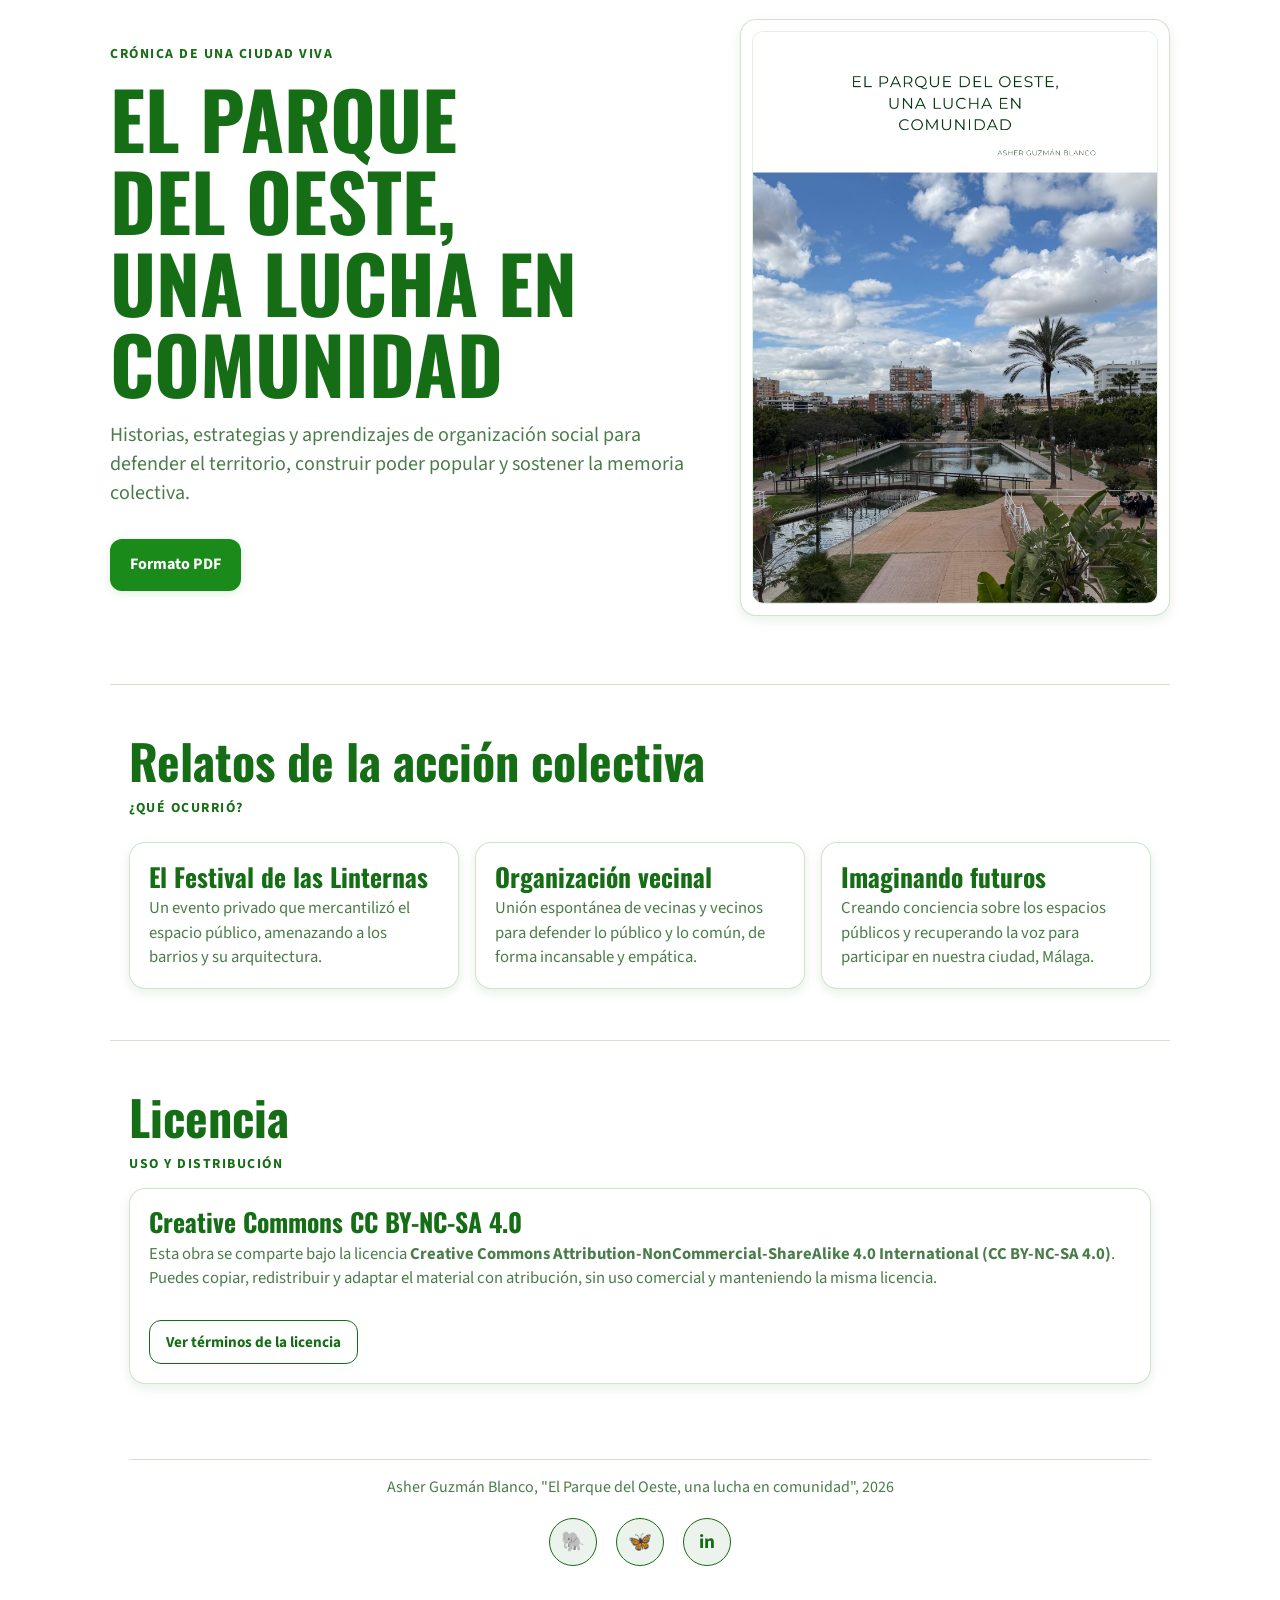
==== index.html @ 56a496d8 "⬆️ Upload book" ====
<!DOCTYPE html>
<html lang="es">

<head>
	<meta charset="UTF-8">
	<meta name="viewport" content="width=device-width, initial-scale=1.0">
	<title>Un libro sobre la lucha en comunidad</title>
	<link rel="icon"
		href="data:image/svg+xml,<svg xmlns='http://www.w3.org/2000/svg' viewBox='0 0 100 100'><text y='75' font-size='75'>🌳</text></svg>">
	<meta name="description"
		content="Descarga el libro en PDF sobre organización popular, memoria barrial y lucha social en Parque del Oeste.">
	<link rel="preconnect" href="https://fonts.googleapis.com">
	<link rel="preconnect" href="https://fonts.gstatic.com" crossorigin>
	<link
		href="https://fonts.googleapis.com/css2?family=Oswald:wght@400;500;600;700&family=Source+Sans+3:wght@400;600;700&display=swap"
		rel="stylesheet">
	<link rel="stylesheet" href="css/styles.css">
</head>

<body>
	<header class="hero">
		<div class="hero__backdrop" aria-hidden="true"></div>
		<!-- <nav class="topbar">
			<p class="brand">Nuestras voces se hacen oír</p>
		</nav> -->

		<section class="hero__content hero__layout">
			<div class="hero__copy">
				<p class="tag">Crónica de una ciudad viva</p>
				<h1>El Parque del Oeste, una lucha en comunidad</h1>
				<p class="lead">
					Historias, estrategias y aprendizajes de organización social para defender el territorio,
					construir poder popular y sostener la memoria colectiva.
				</p>
				<div class="hero__actions">
					<a class="btn" href="res/docs/luchaencomunidad.pdf" target="_blank">Formato PDF</a>
					<!-- <a class="btn" href="#descarga">Formato ePub</a> -->
				</div>
			</div>
			<figure class="hero__media" aria-label="Portada del libro Lucha en Comunidad">
				<img src="res/img/portada.png" alt="Portada del libro Lucha en Comunidad">
			</figure>
		</section>
	</header>

	<main>
		<section id="contenido" class="section section--contrast">
			<div class="section__header">
				<h2>Relatos de la acción colectiva</h2>
				<p class="section__eyebrow">¿Qué ocurrió?</p>
			</div>

			<div class="cards">
				<article class="card">
					<h3>El Festival de las Linternas</h3>
					<p>
						Un evento privado que mercantilizó el espacio público, amenazando a los barrios y su
						arquitectura.
					</p>
				</article>
				<article class="card">
					<h3>Organización vecinal</h3>
					<p>
						Unión espontánea de vecinas y vecinos para defender lo público y lo común, de forma incansable y
						empática.
					</p>
				</article>
				<article class="card">
					<h3>Imaginando futuros</h3>
					<p>
						Creando conciencia sobre los espacios públicos y recuperando la voz para participar en nuestra
						ciudad, Málaga.
					</p>
				</article>
			</div>
		</section>

		<section id="licencia" class="section">
			<div class="section__header">
				<h2>Licencia</h2>
				<p class="section__eyebrow">Uso y distribución</p>
			</div>
			<article class="card">
				<h3>Creative Commons CC BY-NC-SA 4.0</h3>
				<p>
					Esta obra se comparte bajo la licencia
					<strong>Creative Commons Attribution-NonCommercial-ShareAlike 4.0 International (CC BY-NC-SA
						4.0)</strong>.
					Puedes copiar, redistribuir y adaptar el material con atribución, sin uso comercial y manteniendo la
					misma licencia.
				</p>
				<div class="hero__actions">
					<a class="btn btn--ghost btn--small"
						href="https://creativecommons.org/licenses/by-nc-sa/4.0/deed.es" target="_blank"
						rel="noopener noreferrer">Ver términos de la licencia</a>
				</div>
			</article>
		</section>
	</main>

	<footer class="footer">
		<p>Asher Guzmán Blanco, "El Parque del Oeste, una lucha en comunidad", 2026</p>
		<nav class="social-links">
			<a href="https://dotnet.social/@beelzenef" target="_blank" rel="noopener noreferrer" aria-label="Mastodon">
				<span class="social-icon">🐘</span>
			</a>
			<a href="https://bsky.app/profile/elenadotnet.bsky.social" target="_blank" rel="noopener noreferrer"
				aria-label="Bluesky">
				<span class="social-icon">🦋</span>
			</a>
			<a href="https://www.linkedin.com/in/elena-guzman-blanco/" target="_blank" rel="noopener noreferrer"
				aria-label="LinkedIn">
				<span class="social-icon">in</span>
			</a>
		</nav>
	</footer>
</body>

</html>
---- css/styles.css ----
:root {
	--bg: #ffffff;
	--surface: #ffffff;
	--surface-soft: #ffffff;
	--text: #156d15;
	--muted: #4a7c4a;
	--primary: #156d15;
	--primary-strong: #0d470d;
	--line: rgba(21, 109, 21, 0.2);
	--shadow: 0 4px 12px rgba(21, 109, 21, 0.1);
}

* {
	box-sizing: border-box;
}

html,
body {
	margin: 0;
	padding: 0;
}

body {
	font-family: "Source Sans 3", sans-serif;
	color: var(--text);
	background: #ffffff;
	min-height: 100vh;
	line-height: 1.45;
}

.hero {
	position: relative;
	overflow: hidden;
	padding: 1.2rem 1.2rem 4.2rem;
}

.hero__backdrop {
	position: absolute;
	inset: 0;
	background: transparent;
	z-index: -1;
}

.topbar,
.hero__content,
.section,
.footer {
	max-width: 1060px;
	margin: 0 auto;
}

.hero__layout {
	display: grid;
	grid-template-columns: minmax(0, 1fr) minmax(260px, 430px);
	gap: 1.8rem;
	align-items: center;
}

.hero__media {
	margin: 0;
	justify-self: end;
	width: min(100%, 430px);
	border-radius: 1rem;
	padding: 0.7rem;
	background: #ffffff;
	border: 1px solid var(--line);
	box-shadow: var(--shadow);
	animation: rise 700ms ease-out 180ms both;
}

.hero__media img {
	display: block;
	width: 100%;
	height: auto;
	border-radius: 0.7rem;
	border: 1px solid rgba(34, 163, 34, 0.14);
}

.topbar {
	display: flex;
	justify-content: space-between;
	align-items: center;
	gap: 1rem;
	margin-bottom: 3.2rem;
}

.brand {
	margin: 0;
	font-family: "Oswald", sans-serif;
	letter-spacing: 0.1em;
	font-weight: 600;
	color: var(--muted);
}

.tag,
.section__eyebrow {
	text-transform: uppercase;
	letter-spacing: 0.11em;
	color: var(--primary);
	font-weight: 700;
	font-size: 0.86rem;
	margin: 0 0 0.8rem;
}

h1,
h2,
h3 {
	font-family: "Oswald", sans-serif;
	line-height: 1.04;
	margin: 0;
}

h1 {
	font-size: clamp(2.3rem, 7.4vw, 4.9rem);
	text-transform: uppercase;
	margin-bottom: 1.1rem;
	max-width: 11ch;
}

.lead {
	max-width: 60ch;
	color: var(--muted);
	font-size: clamp(1.05rem, 2.7vw, 1.25rem);
	margin: 0;
}

.hero__actions {
	margin-top: 1.9rem;
	display: flex;
	flex-wrap: wrap;
	gap: 0.85rem;
}

.btn {
	display: inline-flex;
	align-items: center;
	justify-content: center;
	text-decoration: none;
	border-radius: 0.75rem;
	font-weight: 700;
	border: 1px solid transparent;
	padding: 0.85rem 1.2rem;
	color: #ffffff;
	background: #1a8a1a; 
	transition: transform 180ms ease, box-shadow 180ms ease, background-color 180ms ease;
	box-shadow: 0 2px 8px rgba(26, 138, 26, 0.15);
}

.btn:hover,
.btn:focus-visible {
	transform: translateY(-2px);
	box-shadow: 0 4px 12px rgba(26, 138, 26, 0.2);
}

.btn--ghost {
	color: #156d15;
	background: transparent;
	border-color: #156d15;
	box-shadow: none;
}

.btn--ghost:hover,
.btn--ghost:focus-visible {
	background: rgba(21, 109, 21, 0.08);
	box-shadow: 0 2px 8px rgba(21, 109, 21, 0.15);
}

.btn--small {
	padding: 0.6rem 1rem;
	font-size: 0.95rem;
}

.btn--large {
	font-size: 1.05rem;
	padding: 1rem 1.5rem;
}

.section {
	padding: 3.2rem 1.2rem;
}

.section--contrast {
	background: #ffffff;
	border-top: 1px solid var(--line);
	border-bottom: 1px solid var(--line);
}

.section__header h2,
.cta h2 {
	font-size: clamp(1.9rem, 5vw, 3rem);
	margin-bottom: 0.8rem;
}

.cards {
	margin-top: 1.5rem;
	display: grid;
	gap: 1rem;
	grid-template-columns: repeat(3, minmax(0, 1fr));
}

.card {
	background: #ffffff;
	border: 1px solid var(--line);
	border-radius: 1rem;
	padding: 1.2rem;
	box-shadow: var(--shadow);
}

.card h3 {
	margin-bottom: 0.45rem;
	font-size: 1.6rem;
}

.card p,
.cta p {
	margin: 0;
	color: var(--muted);
	font-size: 1.04rem;
}

.section--cta {
	padding-top: 3.6rem;
	padding-bottom: 4rem;
}

.cta {
	display: grid;
	grid-template-columns: 1fr auto;
	align-items: center;
	gap: 1.2rem;
	border: 1px solid var(--line);
	border-radius: 1rem;
	background: #ffffff;
	padding: 1.4rem;
	box-shadow: var(--shadow);
}

.footer {
	padding: 1.5rem 1.2rem 2.6rem;
}

.footer p {
	margin: 0;
	color: var(--muted);
	border-top: 1px solid var(--line);
	padding-top: 1rem;
	text-align: center;
}

.author {
	background: #ffffff;
	border: 1px solid var(--line);
	border-radius: 1rem;
	padding: 2rem 1.5rem;
	box-shadow: none;
	text-align: center;
	max-width: 500px;
	margin: 1.5rem auto;
}

.author h3 {
	font-size: 1.8rem;
	margin-bottom: 0.5rem;
}

.author p {
	color: var(--muted);
	margin: 0 0 1.5rem;
	font-size: 1.04rem;
}

.social-links {
	display: flex;
	justify-content: center;
	gap: 1.2rem;
	flex-wrap: wrap;
	margin: 1.2rem 0 0;
}

.social-links a {
	display: inline-flex;
	align-items: center;
	justify-content: center;
	width: 3rem;
	height: 3rem;
	border-radius: 50%;
	background: rgba(21, 109, 21, 0.08);
	border: 1px solid var(--primary);
	color: var(--primary);
	text-decoration: none;
	transition: all 200ms ease;
	font-weight: 700;
	font-size: 1.2rem;
}

.social-links a:hover,
.social-links a:focus-visible {
	background: var(--primary);
	color: #ffffff;
	transform: scale(1.1);
}

@keyframes rise {
	from {
		opacity: 0;
		transform: translateY(18px);
	}
	to {
		opacity: 1;
		transform: translateY(0);
	}
}

.hero__content,
.card,
.cta {
	animation: rise 700ms ease-out both;
}

.card:nth-child(2) {
	animation-delay: 120ms;
}

.card:nth-child(3) {
	animation-delay: 220ms;
}

@media (max-width: 900px) {
	.hero__layout {
		grid-template-columns: 1fr;
	}

	.hero__media {
		justify-self: stretch;
		max-width: 460px;
		width: 100%;
	}

	.cards {
		grid-template-columns: 1fr;
	}

	.cta {
		grid-template-columns: 1fr;
	}

	.btn--large {
		width: 100%;
	}

	.social-links {
		display: flex;
	}

	.social-links a {
		width: 2.5rem;
		height: 2.5rem;
		font-size: 1rem;
	}
}

@media (max-width: 580px) {
	.hero {
		padding-top: 1rem;
		padding-bottom: 3rem;
	}

	.topbar {
		margin-bottom: 2rem;
	}

	.brand {
		font-size: 0.95rem;
	}

	.btn {
		width: 100%;
	}

	.hero__actions {
		width: 100%;
	}

	.section {
		padding-left: 1rem;
		padding-right: 1rem;
	}
}
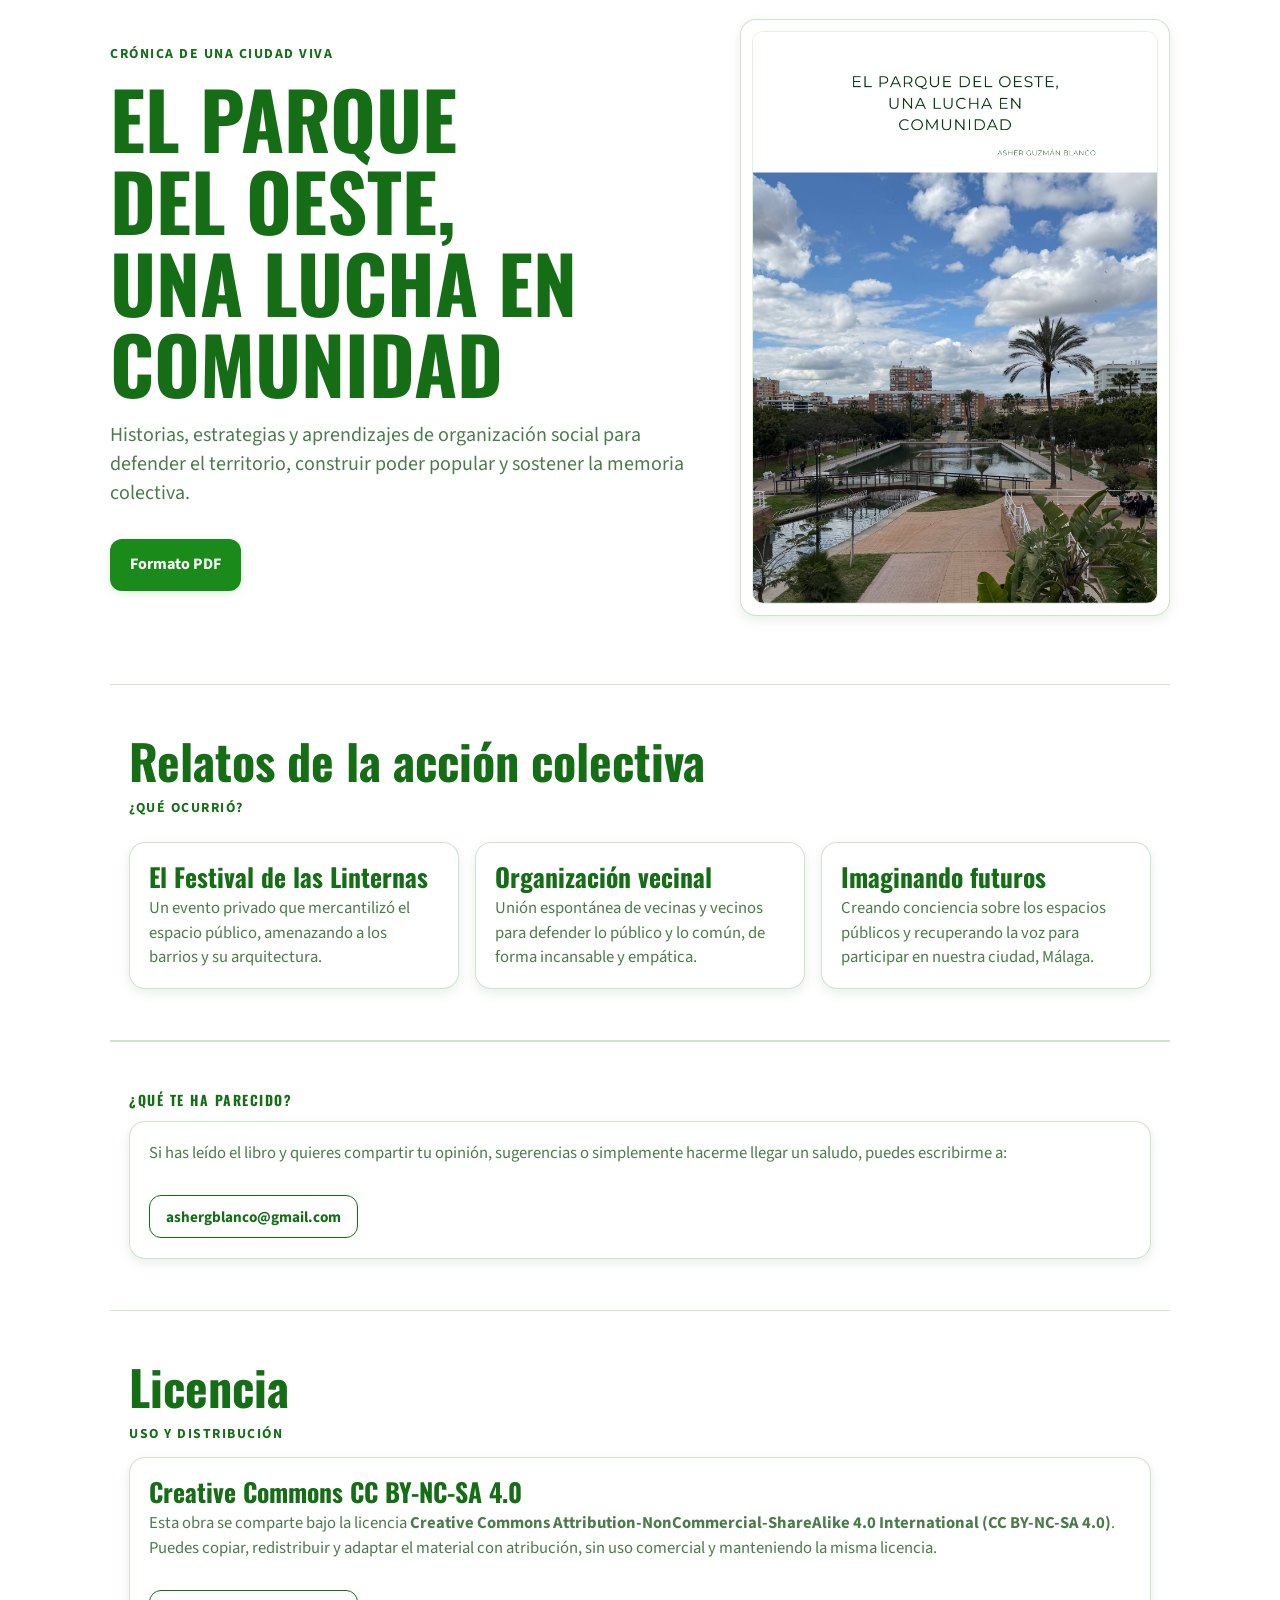
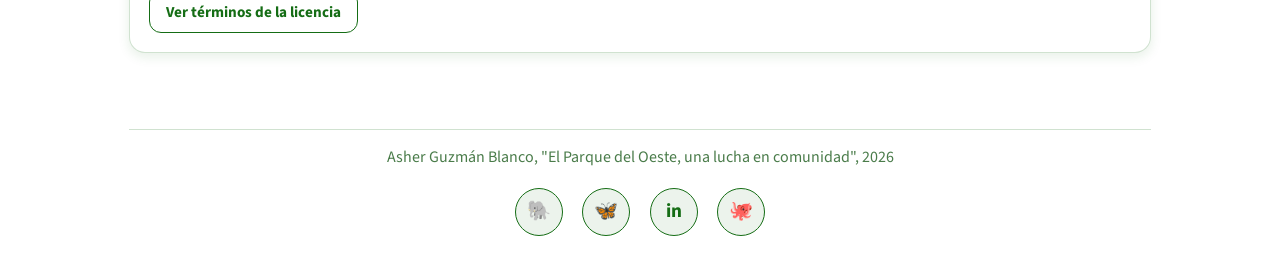
==== commit 41e588e4: "✉️ Add feedback section" ====
--- a/index.html
+++ b/index.html
@@ -8,7 +8,7 @@
 	<link rel="icon"
 		href="data:image/svg+xml,<svg xmlns='http://www.w3.org/2000/svg' viewBox='0 0 100 100'><text y='75' font-size='75'>🌳</text></svg>">
 	<meta name="description"
-		content="Descarga el libro en PDF sobre organización popular, memoria barrial y lucha social en Parque del Oeste.">
+		content="Descarga el libro en PDF sobre organización popular, memoria de barrio y lucha social en el Parque del Oeste">
 	<link rel="preconnect" href="https://fonts.googleapis.com">
 	<link rel="preconnect" href="https://fonts.gstatic.com" crossorigin>
 	<link
@@ -75,6 +75,21 @@
 			</div>
 		</section>
 
+		<section id="feedback" class="section section--contrast">
+			<div class="section__header">
+				<h3 class="section__eyebrow">¿Qué te ha parecido?</h3>
+			</div>
+			<article class="card">
+				<p>
+					Si has leído el libro y quieres compartir tu opinión, sugerencias o simplemente hacerme llegar un saludo,
+					puedes escribirme a:
+				</p>
+				<div class="hero__actions">
+					<a class="btn btn--ghost btn--small" href="mailto:ashergblanco@gmail.com">ashergblanco@gmail.com</a>
+				</div>
+			</article>
+		</section>
+
 		<section id="licencia" class="section">
 			<div class="section__header">
 				<h2>Licencia</h2>
@@ -112,6 +127,10 @@
 				aria-label="LinkedIn">
 				<span class="social-icon">in</span>
 			</a>
+			<a href="https://github.com/Beelzenef/parqueoeste_book" target="_blank" rel="noopener noreferrer"
+				aria-label="GitHub">
+				<span class="social-icon">🐙</span>
+			</a>	
 		</nav>
 	</footer>
 </body>
